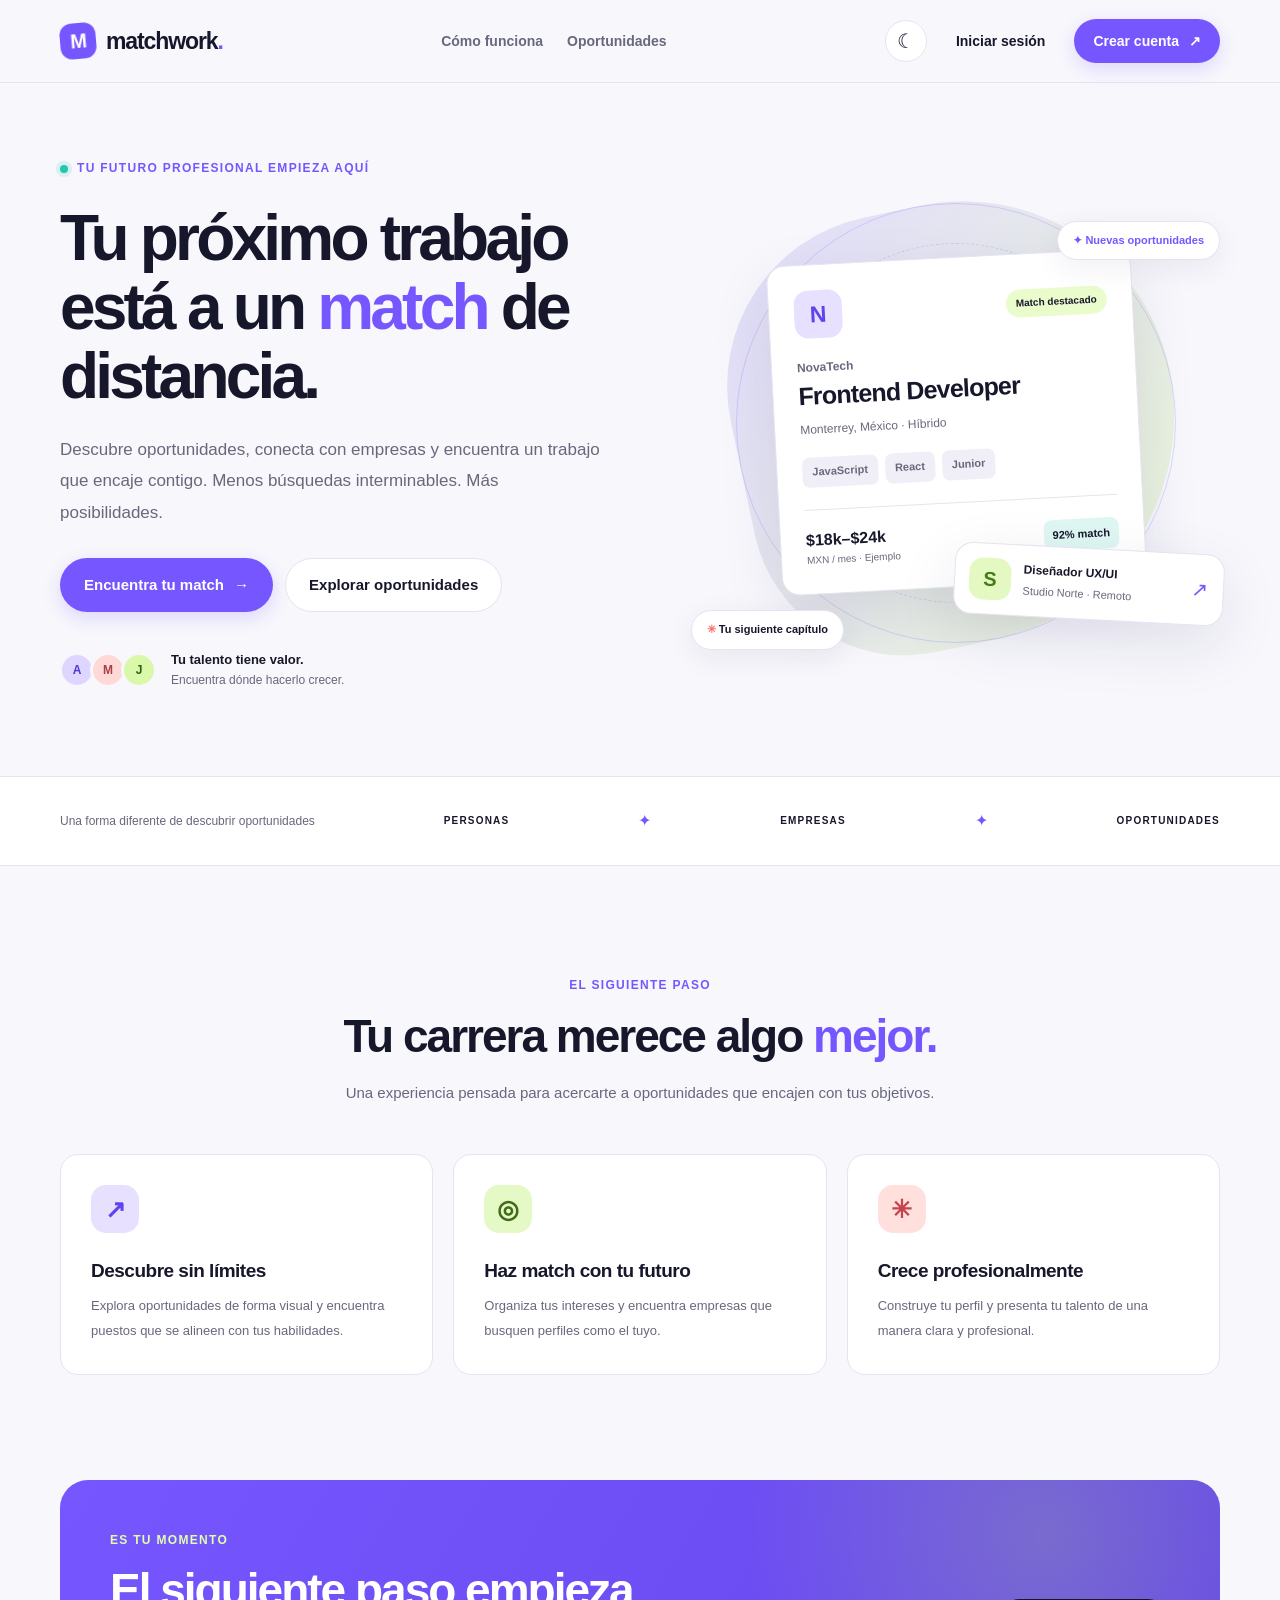
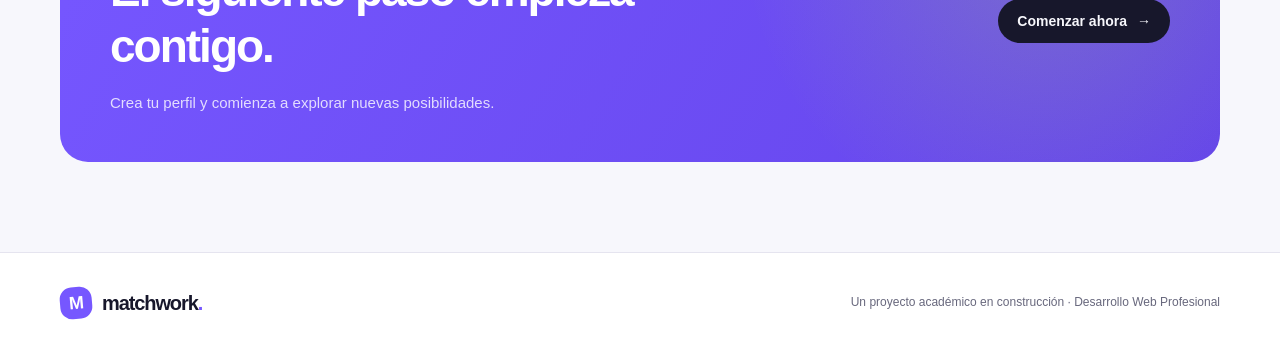
==== index.html @ 77e6429b "feat: crear portada y sistema de temas" ====
<!DOCTYPE html>
<html lang="es" data-theme="light">
<head>
  <meta charset="UTF-8">
  <meta name="viewport" content="width=device-width, initial-scale=1.0">
  <meta name="theme-color" content="#f7f7fc">
  <meta name="description" content="Descubre oportunidades laborales y encuentra tu próximo match profesional con Matchwork.">
  <title>Matchwork — Tu próximo match profesional</title>

  <script>
    (() => {
      const savedTheme = localStorage.getItem('matchwork-theme');
      const systemDark = window.matchMedia('(prefers-color-scheme: dark)').matches;
      const theme = savedTheme === 'dark' || savedTheme === 'light'
        ? savedTheme
        : (systemDark ? 'dark' : 'light');

      document.documentElement.dataset.theme = theme;
    })();
  </script>

  <link rel="stylesheet" href="css/styles.css">
  <script src="js/theme.js" defer></script>
</head>

<body>

  <header class="site-header">
    
    <nav class="navbar container" aria-label="Navegación principal">
      <a class="brand" href="index.html" aria-label="Matchwork, página principal">
        <span class="brand-mark" aria-hidden="true">M</span>
        <span>matchwork<span class="brand-dot">.</span></span>
      </a>

      <div class="nav-links">
        <a href="#como-funciona">Cómo funciona</a>
        <a href="#oportunidades">Oportunidades</a>
      </div>

      <div class="nav-actions">
        <button class="theme-toggle" id="themeToggle" type="button"
          aria-label="Cambiar tema" title="Cambiar tema">
          <span id="themeIcon" aria-hidden="true">☾</span>
        </button>
        <a class="button button-ghost nav-login" href="login.html">Iniciar sesión</a>
        <a class="button button-primary nav-register" href="register.html">Crear cuenta <span aria-hidden="true">↗</span></a>
      </div>

    </nav>

  </header>

  <main>
    <section class="hero container" id="como-funciona">
      <div class="hero-copy">
        <span class="eyebrow"><span class="status-dot"></span> Tu futuro profesional empieza aquí</span>

        <h1>Tu próximo trabajo está a un <span class="highlight">match</span> de distancia.</h1>

        <p class="hero-description">
          Descubre oportunidades, conecta con empresas y encuentra un trabajo
          que encaje contigo. Menos búsquedas interminables. Más posibilidades.
        </p>

        <div class="hero-actions">
          <a class="button button-primary button-large" href="register.html">
            Encuentra tu match <span aria-hidden="true">→</span>
          </a>
          <a class="button button-secondary button-large" href="#oportunidades">
            Explorar oportunidades
          </a>
        </div>

        <div class="hero-note">
          <span class="avatar-stack" aria-hidden="true">
            <span class="avatar avatar-purple">A</span>
            <span class="avatar avatar-coral">M</span>
            <span class="avatar avatar-green">J</span>
          </span>
          <p><strong>Tu talento tiene valor.</strong><br>Encuentra dónde hacerlo crecer.</p>
        </div>

      </div>

      <div class="hero-visual" aria-label="Vista previa de oportunidades laborales">
        <div class="visual-orbit orbit-one"></div>
        <div class="visual-orbit orbit-two"></div>
        <div class="floating-label floating-label-top">✦ Nuevas oportunidades</div>

        <article class="job-card featured-card">
          <div class="job-card-top">
            <div class="company-logo company-violet">N</div>
            <span class="job-badge">Match destacado</span>
          </div>

          <p class="company-name">NovaTech</p>
          <h2>Frontend Developer</h2>
          <p class="job-location">Monterrey, México · Híbrido</p>
          <div class="job-tags">
            <span>JavaScript</span>
            <span>React</span>
            <span>Junior</span>
          </div>

          <div class="job-card-footer">
            <div><strong>$18k–$24k</strong><span>MXN / mes · Ejemplo</span></div>
            <span class="match-score">92% match</span>
          </div>

        </article>

        <article class="job-card mini-card">
          <div class="company-logo company-green">S</div>
          <div>
            <strong>Diseñador UX/UI</strong>
            <p>Studio Norte · Remoto</p>
          </div>
          <span class="mini-arrow" aria-hidden="true">↗</span>
        </article>

        <div class="floating-label floating-label-bottom"><span aria-hidden="true">✳</span> Tu siguiente capítulo</div>
      </div>

    </section>

    <section class="trust-strip">

      <div class="container trust-content">
        <p>Una forma diferente de descubrir oportunidades</p>
        <span>PERSONAS</span>
        <span class="trust-separator">✦</span>
        <span>EMPRESAS</span>
        <span class="trust-separator">✦</span>
        <span>OPORTUNIDADES</span>
      </div>
      
    </section>

    <section class="features-section container" id="oportunidades">
      <div class="section-heading">
        <span class="eyebrow">EL SIGUIENTE PASO</span>
        <h2>Tu carrera merece algo <span class="highlight">mejor.</span></h2>
        <p>Una experiencia pensada para acercarte a oportunidades que encajen con tus objetivos.</p>
      </div>

      <div class="feature-grid">
        <article class="feature-card feature-card-purple">
          <span class="feature-icon" aria-hidden="true">↗</span>
          <h3>Descubre sin límites</h3>
          <p>Explora oportunidades de forma visual y encuentra puestos que se alineen con tus habilidades.</p>
        </article>

        <article class="feature-card feature-card-green">
          <span class="feature-icon" aria-hidden="true">◎</span>
          <h3>Haz match con tu futuro</h3>
          <p>Organiza tus intereses y encuentra empresas que busquen perfiles como el tuyo.</p>
        </article>

        <article class="feature-card feature-card-coral">
          <span class="feature-icon" aria-hidden="true">✳</span>
          <h3>Crece profesionalmente</h3>
          <p>Construye tu perfil y presenta tu talento de una manera clara y profesional.</p>
        </article>

      </div>

    </section>

    <section class="final-cta container">

      <div>
        <span class="eyebrow">ES TU MOMENTO</span>
        <h2>El siguiente paso empieza contigo.</h2>
        <p>Crea tu perfil y comienza a explorar nuevas posibilidades.</p>
      </div>

      <a class="button button-dark" href="register.html">Comenzar ahora <span aria-hidden="true">→</span></a>

    </section>

  </main>

  <footer class="site-footer">

    <div class="container footer-content">
      <a class="brand" href="index.html">
        <span class="brand-mark" aria-hidden="true">M</span>
        <span>matchwork<span class="brand-dot">.</span></span>
      </a>
      <p>Un proyecto académico en construcción · Desarrollo Web Profesional</p>
    </div>

  </footer>

</body>

</html>
---- css/styles.css ----
/* =========================================
   MATCHWORK — SISTEMA VISUAL
   ========================================= */

/* 1. Colores y variables globales */

:root {
  color-scheme: light;

  --color-primary: #7657ff;
  --color-primary-hover: #6241ef;
  --color-accent: #b8f34a;
  --color-coral: #ff6b6b;
  --color-mint: #21c7a8;

  --color-background: #f7f7fc;
  --color-surface: #ffffff;
  --color-surface-secondary: #f0eff8;

  --color-text: #17172b;
  --color-text-secondary: #68687d;
  --color-border: #e5e4ef;

  --color-header: rgb(247 247 252 / 88%);
  --color-primary-text: #ffffff;
  --color-dark-button: #17172b;

  --shadow-card: 0 20px 60px rgb(37 26 85 / 10%);
  --shadow-soft: 0 8px 30px rgb(37 26 85 / 7%);

  --radius-sm: 10px;
  --radius-md: 18px;
  --radius-lg: 28px;
  --radius-pill: 999px;

  --container-width: 1160px;
  --transition-fast: 180ms ease;
  --transition-normal: 260ms ease;
}

:root[data-theme="dark"] {
  color-scheme: dark;

  --color-background: #11111f;
  --color-surface: #1c1b2d;
  --color-surface-secondary: #26243b;

  --color-text: #f7f5ff;
  --color-text-secondary: #b7b4cb;
  --color-border: #37344c;

  --color-header: rgb(17 17 31 / 88%);
  --color-primary-text: #ffffff;
  --color-dark-button: #f7f5ff;

  --shadow-card: 0 20px 60px rgb(0 0 0 / 25%);
  --shadow-soft: 0 8px 30px rgb(0 0 0 / 18%);
}

/* 2. Base */

* {
  box-sizing: border-box;
}

html {
  scroll-behavior: smooth;
  scroll-padding-top: 90px;
}

body {
  margin: 0;
  background: var(--color-background);
  color: var(--color-text);
  font-family: Inter, "Segoe UI", Tahoma, sans-serif;
  line-height: 1.6;
  transition:
    background-color var(--transition-normal),
    color var(--transition-normal);
}

body,
button,
a {
  -webkit-tap-highlight-color: transparent;
}

button,
input,
select,
textarea {
  font: inherit;
}

a {
  color: inherit;
  text-decoration: none;
}

button {
  color: inherit;
}

button:focus-visible,
a:focus-visible {
  outline: 3px solid var(--color-primary);
  outline-offset: 4px;
}

::selection {
  color: #ffffff;
  background: var(--color-primary);
}

.container {
  width: min(var(--container-width), calc(100% - 48px));
  margin-inline: auto;
}

/* 3. Encabezado y navegación */

.site-header {
  position: sticky;
  z-index: 10;
  top: 0;
  background: var(--color-header);
  border-bottom: 1px solid var(--color-border);
  backdrop-filter: blur(18px);
  -webkit-backdrop-filter: blur(18px);
}

.navbar {
  min-height: 82px;
  display: flex;
  align-items: center;
  justify-content: space-between;
  gap: 24px;
}

.brand {
  display: inline-flex;
  align-items: center;
  gap: 10px;
  font-size: 23px;
  font-weight: 800;
  letter-spacing: -1.1px;
  white-space: nowrap;
}

.brand-mark {
  display: grid;
  width: 36px;
  height: 36px;
  place-items: center;
  border-radius: 12px;
  background: var(--color-primary);
  color: #ffffff;
  font-size: 20px;
  font-weight: 900;
  transform: rotate(-5deg);
}

.brand-dot {
  color: var(--color-primary);
}

.nav-links,
.nav-actions {
  display: flex;
  align-items: center;
  gap: 24px;
}

.nav-links a {
  color: var(--color-text-secondary);
  font-size: 14px;
  font-weight: 600;
  transition: color var(--transition-fast);
}

.nav-links a:hover {
  color: var(--color-primary);
}

.nav-actions {
  gap: 10px;
}

.nav-login {
  padding-inline: 14px;
}

.theme-toggle {
  display: grid;
  width: 42px;
  height: 42px;
  flex-shrink: 0;
  place-items: center;
  border: 1px solid var(--color-border);
  border-radius: 50%;
  background: var(--color-surface);
  color: var(--color-text);
  cursor: pointer;
  font-size: 20px;
  transition:
    background var(--transition-fast),
    transform var(--transition-fast);
}

.theme-toggle:hover {
  transform: rotate(-8deg);
  background: var(--color-surface-secondary);
}

/* 4. Botones */

.button {
  display: inline-flex;
  min-height: 44px;
  align-items: center;
  justify-content: center;
  gap: 10px;
  padding: 10px 18px;
  border: 1px solid transparent;
  border-radius: var(--radius-pill);
  cursor: pointer;
  font-size: 14px;
  font-weight: 700;
  text-align: center;
  transition:
    transform var(--transition-fast),
    background-color var(--transition-fast),
    border-color var(--transition-fast),
    box-shadow var(--transition-fast);
}

.button:hover {
  transform: translateY(-2px);
}

.button-primary {
  background: var(--color-primary);
  color: #ffffff;
  box-shadow: 0 6px 18px rgb(118 87 255 / 20%);
}

.button-primary:hover {
  background: var(--color-primary-hover);
  box-shadow: 0 10px 24px rgb(118 87 255 / 25%);
}

.button-ghost {
  background: transparent;
  color: var(--color-text);
}

.button-ghost:hover {
  background: var(--color-surface-secondary);
}

.button-secondary {
  border-color: var(--color-border);
  background: var(--color-surface);
  color: var(--color-text);
}

.button-secondary:hover {
  border-color: var(--color-primary);
}

.button-large {
  min-height: 52px;
  padding: 14px 23px;
  font-size: 15px;
}

.button-dark {
  background: var(--color-dark-button);
  color: var(--color-background);
}

.button-dark:hover {
  opacity: 0.88;
}

/* 5. Portada principal */

.hero {
  display: grid;
  min-height: 650px;
  grid-template-columns: 1.05fr 0.95fr;
  align-items: center;
  gap: 50px;
  padding-block: 72px 86px;
}

.hero-copy {
  position: relative;
  z-index: 1;
}

.eyebrow {
  display: inline-flex;
  align-items: center;
  gap: 9px;
  color: var(--color-primary);
  font-size: 12px;
  font-weight: 800;
  letter-spacing: 1.3px;
  text-transform: uppercase;
}

.status-dot {
  width: 8px;
  height: 8px;
  border-radius: 50%;
  background: var(--color-mint);
  box-shadow: 0 0 0 4px rgb(33 199 168 / 14%);
}

.hero h1 {
  max-width: 650px;
  margin: 23px 0;
  font-size: clamp(42px, 5vw, 68px);
  font-weight: 850;
  letter-spacing: -3.8px;
  line-height: 1.08;
}

.highlight {
  color: var(--color-primary);
}

.hero-description {
  max-width: 540px;
  margin: 0;
  color: var(--color-text-secondary);
  font-size: 17px;
  line-height: 1.85;
}

.hero-actions {
  display: flex;
  flex-wrap: wrap;
  gap: 12px;
  margin-top: 30px;
}

.hero-note {
  display: flex;
  align-items: center;
  gap: 14px;
  margin-top: 38px;
}

.hero-note p {
  margin: 0;
  color: var(--color-text-secondary);
  font-size: 12px;
  line-height: 1.6;
}

.hero-note strong {
  color: var(--color-text);
  font-size: 13px;
}

.avatar-stack {
  display: flex;
  padding-left: 4px;
}

.avatar {
  display: grid;
  width: 36px;
  height: 36px;
  margin-left: -5px;
  place-items: center;
  border: 3px solid var(--color-background);
  border-radius: 50%;
  font-size: 12px;
  font-weight: 800;
}

.avatar-purple {
  background: #ded6ff;
  color: #5337d6;
}

.avatar-coral {
  background: #ffd9d6;
  color: #a63f46;
}

.avatar-green {
  background: #d9f8a9;
  color: #365e12;
}

/* 6. Tarjetas de muestra */

.hero-visual {
  position: relative;
  display: flex;
  min-height: 490px;
  align-items: center;
  justify-content: center;
  isolation: isolate;
}

.hero-visual::before {
  position: absolute;
  z-index: -2;
  width: min(440px, 100%);
  aspect-ratio: 1;
  border-radius: 45% 55% 60% 40%;
  background: linear-gradient(
    135deg,
    rgb(118 87 255 / 17%),
    rgb(184 243 74 / 20%)
  );
  content: "";
  transform: rotate(-12deg);
}

.visual-orbit {
  position: absolute;
  z-index: -1;
  border: 1px solid rgb(118 87 255 / 20%);
  border-radius: 50%;
  pointer-events: none;
}

.orbit-one {
  width: 440px;
  height: 440px;
}

.orbit-two {
  width: 360px;
  height: 360px;
  border-style: dashed;
}

.job-card {
  border: 1px solid var(--color-border);
  border-radius: var(--radius-md);
  background: var(--color-surface);
  box-shadow: var(--shadow-card);
}

.featured-card {
  position: relative;
  z-index: 2;
  width: min(365px, 86%);
  padding: 25px;
  transform: rotate(-3deg);
  transition: transform var(--transition-normal);
}

.featured-card:hover {
  transform: rotate(0deg) translateY(-4px);
}

.job-card-top,
.job-card-footer {
  display: flex;
  align-items: center;
  justify-content: space-between;
  gap: 12px;
}

.company-logo {
  display: grid;
  width: 48px;
  height: 48px;
  flex-shrink: 0;
  place-items: center;
  border-radius: 14px;
  font-size: 23px;
  font-weight: 900;
}

.company-violet {
  background: #e7e0ff;
  color: #6241ef;
}

.company-green {
  background: #e3f9c1;
  color: #477b17;
}

.job-badge {
  padding: 6px 10px;
  border-radius: var(--radius-pill);
  background: rgb(184 243 74 / 28%);
  color: var(--color-text);
  font-size: 10px;
  font-weight: 800;
}

.company-name {
  margin: 20px 0 2px;
  color: var(--color-text-secondary);
  font-size: 12px;
  font-weight: 600;
}

.featured-card h2 {
  margin: 0;
  font-size: 25px;
  letter-spacing: -0.8px;
  line-height: 1.35;
}

.job-location {
  margin: 7px 0 18px;
  color: var(--color-text-secondary);
  font-size: 12px;
}

.job-tags {
  display: flex;
  flex-wrap: wrap;
  gap: 7px;
  padding-bottom: 22px;
  border-bottom: 1px solid var(--color-border);
}

.job-tags span {
  padding: 6px 10px;
  border-radius: 7px;
  background: var(--color-surface-secondary);
  color: var(--color-text-secondary);
  font-size: 11px;
  font-weight: 600;
}

.job-card-footer {
  margin-top: 17px;
}

.job-card-footer div {
  display: flex;
  flex-direction: column;
}

.job-card-footer strong {
  font-size: 16px;
}

.job-card-footer div span {
  color: var(--color-text-secondary);
  font-size: 10px;
}

.match-score {
  padding: 7px 9px;
  border-radius: 8px;
  background: rgb(33 199 168 / 15%);
  color: var(--color-text);
  font-size: 11px;
  font-weight: 800;
}

.mini-card {
  position: absolute;
  z-index: 3;
  right: -4px;
  bottom: 48px;
  display: flex;
  width: 270px;
  align-items: center;
  gap: 12px;
  padding: 14px;
  transform: rotate(3deg);
  transition: transform var(--transition-normal);
}

.mini-card:hover {
  transform: rotate(0deg) translateY(-4px);
}

.mini-card .company-logo {
  width: 42px;
  height: 42px;
  font-size: 20px;
}

.mini-card strong {
  display: block;
  font-size: 12px;
}

.mini-card p {
  margin: 3px 0 0;
  color: var(--color-text-secondary);
  font-size: 11px;
}

.mini-arrow {
  margin-left: auto;
  color: var(--color-primary);
  font-size: 20px;
}

.floating-label {
  position: absolute;
  z-index: 4;
  padding: 10px 15px;
  border: 1px solid var(--color-border);
  border-radius: var(--radius-pill);
  background: var(--color-surface);
  box-shadow: var(--shadow-soft);
  font-size: 11px;
  font-weight: 700;
}

.floating-label-top {
  top: 43px;
  right: 0;
  color: var(--color-primary);
}

.floating-label-bottom {
  bottom: 18px;
  left: -2px;
  color: var(--color-text);
}

.floating-label-bottom span {
  color: var(--color-coral);
}

/* 7. Franja informativa */

.trust-strip {
  border-block: 1px solid var(--color-border);
  background: var(--color-surface);
}

.trust-content {
  display: flex;
  min-height: 88px;
  flex-wrap: wrap;
  align-items: center;
  justify-content: space-between;
  gap: 14px;
}

.trust-content p {
  margin: 0;
  color: var(--color-text-secondary);
  font-size: 12px;
}

.trust-content > span:not(.trust-separator) {
  font-size: 10px;
  font-weight: 800;
  letter-spacing: 1.2px;
}

.trust-separator {
  color: var(--color-primary);
}

/* 8. Sección de beneficios */

.features-section {
  padding-block: 105px;
}

.section-heading {
  max-width: 650px;
  margin: 0 auto 48px;
  text-align: center;
}

.section-heading h2,
.final-cta h2 {
  margin: 12px 0;
  font-size: clamp(30px, 4vw, 46px);
  font-weight: 850;
  letter-spacing: -2px;
  line-height: 1.2;
}

.section-heading > p,
.final-cta p {
  color: var(--color-text-secondary);
  font-size: 15px;
  line-height: 1.8;
}

.feature-grid {
  display: grid;
  grid-template-columns: repeat(3, minmax(0, 1fr));
  gap: 20px;
}

.feature-card {
  padding: 30px;
  border: 1px solid var(--color-border);
  border-radius: var(--radius-md);
  background: var(--color-surface);
  transition:
    transform var(--transition-normal),
    box-shadow var(--transition-normal),
    border-color var(--transition-normal);
}

.feature-card:hover {
  transform: translateY(-6px);
  box-shadow: var(--shadow-soft);
}

.feature-icon {
  display: grid;
  width: 48px;
  height: 48px;
  place-items: center;
  border-radius: 15px;
  font-size: 25px;
  font-weight: 800;
}

.feature-card-purple .feature-icon {
  background: #e7e0ff;
  color: #6241ef;
}

.feature-card-green .feature-icon {
  background: #e5f9c7;
  color: #416b19;
}

.feature-card-coral .feature-icon {
  background: #ffe0dd;
  color: #c3444b;
}

.feature-card h3 {
  margin: 23px 0 8px;
  font-size: 19px;
  letter-spacing: -0.5px;
}

.feature-card p {
  margin: 0;
  color: var(--color-text-secondary);
  font-size: 13px;
  line-height: 1.9;
}

/* 9. Llamada a la acción */

.final-cta {
  display: flex;
  align-items: center;
  justify-content: space-between;
  gap: 28px;
  margin-bottom: 90px;
  padding: 46px 50px;
  border-radius: var(--radius-lg);
  background:
    radial-gradient(circle at 85% 20%, rgb(184 243 74 / 20%), transparent 30%),
    linear-gradient(120deg, #7657ff, #6545eb);
  color: #ffffff;
}

.final-cta .eyebrow {
  color: #e1ffac;
}

.final-cta h2 {
  max-width: 600px;
  margin-bottom: 8px;
}

.final-cta p {
  margin-bottom: 0;
  color: rgb(255 255 255 / 80%);
}

.final-cta .button {
  flex-shrink: 0;
}

/* 10. Pie de página */

.site-footer {
  border-top: 1px solid var(--color-border);
  background: var(--color-surface);
}

.footer-content {
  display: flex;
  min-height: 100px;
  flex-wrap: wrap;
  align-items: center;
  justify-content: space-between;
  gap: 20px;
}

.footer-content .brand {
  font-size: 20px;
}

.footer-content .brand-mark {
  width: 32px;
  height: 32px;
  font-size: 18px;
}

.footer-content p {
  margin: 0;
  color: var(--color-text-secondary);
  font-size: 12px;
}

/* 11. Adaptación a pantallas pequeñas */

@media (max-width: 980px) {
  .navbar {
    gap: 14px;
  }

  .nav-links {
    gap: 14px;
  }

  .nav-links a {
    font-size: 12px;
  }

  .hero {
    grid-template-columns: 1fr 0.9fr;
    gap: 24px;
  }

  .hero h1 {
    font-size: clamp(40px, 5vw, 55px);
    letter-spacing: -2.5px;
  }

  .mini-card {
    right: -10px;
  }

  .feature-card {
    padding: 24px;
  }
}

@media (max-width: 760px) {
  .container {
    width: min(100% - 32px, var(--container-width));
  }

  .navbar {
    min-height: 72px;
    flex-wrap: wrap;
    padding-block: 12px;
  }

  .brand {
    font-size: 21px;
  }

  .nav-links {
    display: none;
  }

  .nav-actions {
    gap: 7px;
  }

  .nav-login {
    display: none;
  }

  .nav-register {
    min-height: 40px;
    padding: 9px 13px;
    font-size: 12px;
  }

  .theme-toggle {
    width: 40px;
    height: 40px;
  }

  .hero {
    grid-template-columns: 1fr;
    gap: 25px;
    padding-block: 58px 48px;
  }

  .hero h1 {
    max-width: 600px;
    font-size: clamp(42px, 10vw, 62px);
    letter-spacing: -2.5px;
  }

  .hero-description {
    font-size: 15px;
  }

  .hero-visual {
    min-height: 440px;
  }

  .orbit-one {
    width: 350px;
    height: 350px;
  }

  .orbit-two {
    width: 290px;
    height: 290px;
  }

  .featured-card {
    width: min(340px, 84%);
  }

  .floating-label-top {
    top: 20px;
    right: 0;
  }

  .mini-card {
    right: 0;
    bottom: 30px;
    width: min(260px, 78%);
  }

  .floating-label-bottom {
    bottom: 5px;
    left: 0;
  }

  .trust-content {
    justify-content: center;
    padding-block: 22px;
    text-align: center;
  }

  .trust-content p {
    width: 100%;
  }

  .trust-content > span:not(.trust-separator) {
    font-size: 9px;
  }

  .features-section {
    padding-block: 75px;
  }

  .section-heading {
    margin-bottom: 32px;
  }

  .feature-grid {
    grid-template-columns: 1fr;
    gap: 14px;
  }

  .feature-card {
    padding: 24px;
  }

  .final-cta {
    align-items: flex-start;
    flex-direction: column;
    margin-bottom: 60px;
    padding: 30px 24px;
  }

  .final-cta h2 {
    font-size: 34px;
  }

  .footer-content {
    justify-content: center;
    padding-block: 24px;
    text-align: center;
  }
}

@media (max-width: 380px) {
  .nav-register {
    padding-inline: 10px;
    font-size: 11px;
  }

  .hero-actions {
    align-items: stretch;
    flex-direction: column;
  }

  .hero-actions .button {
    width: 100%;
  }

  .featured-card {
    padding: 20px;
  }

  .featured-card h2 {
    font-size: 22px;
  }

  .job-card-footer {
    align-items: flex-start;
    flex-direction: column;
  }

  .hero-visual {
    min-height: 410px;
  }
}

/* 12. Preferencias de movimiento */

@media (prefers-reduced-motion: reduce) {
  *,
  *::before,
  *::after {
    scroll-behavior: auto !important;
    animation-duration: 0.01ms !important;
    animation-iteration-count: 1 !important;
    transition-duration: 0.01ms !important;
  }
}
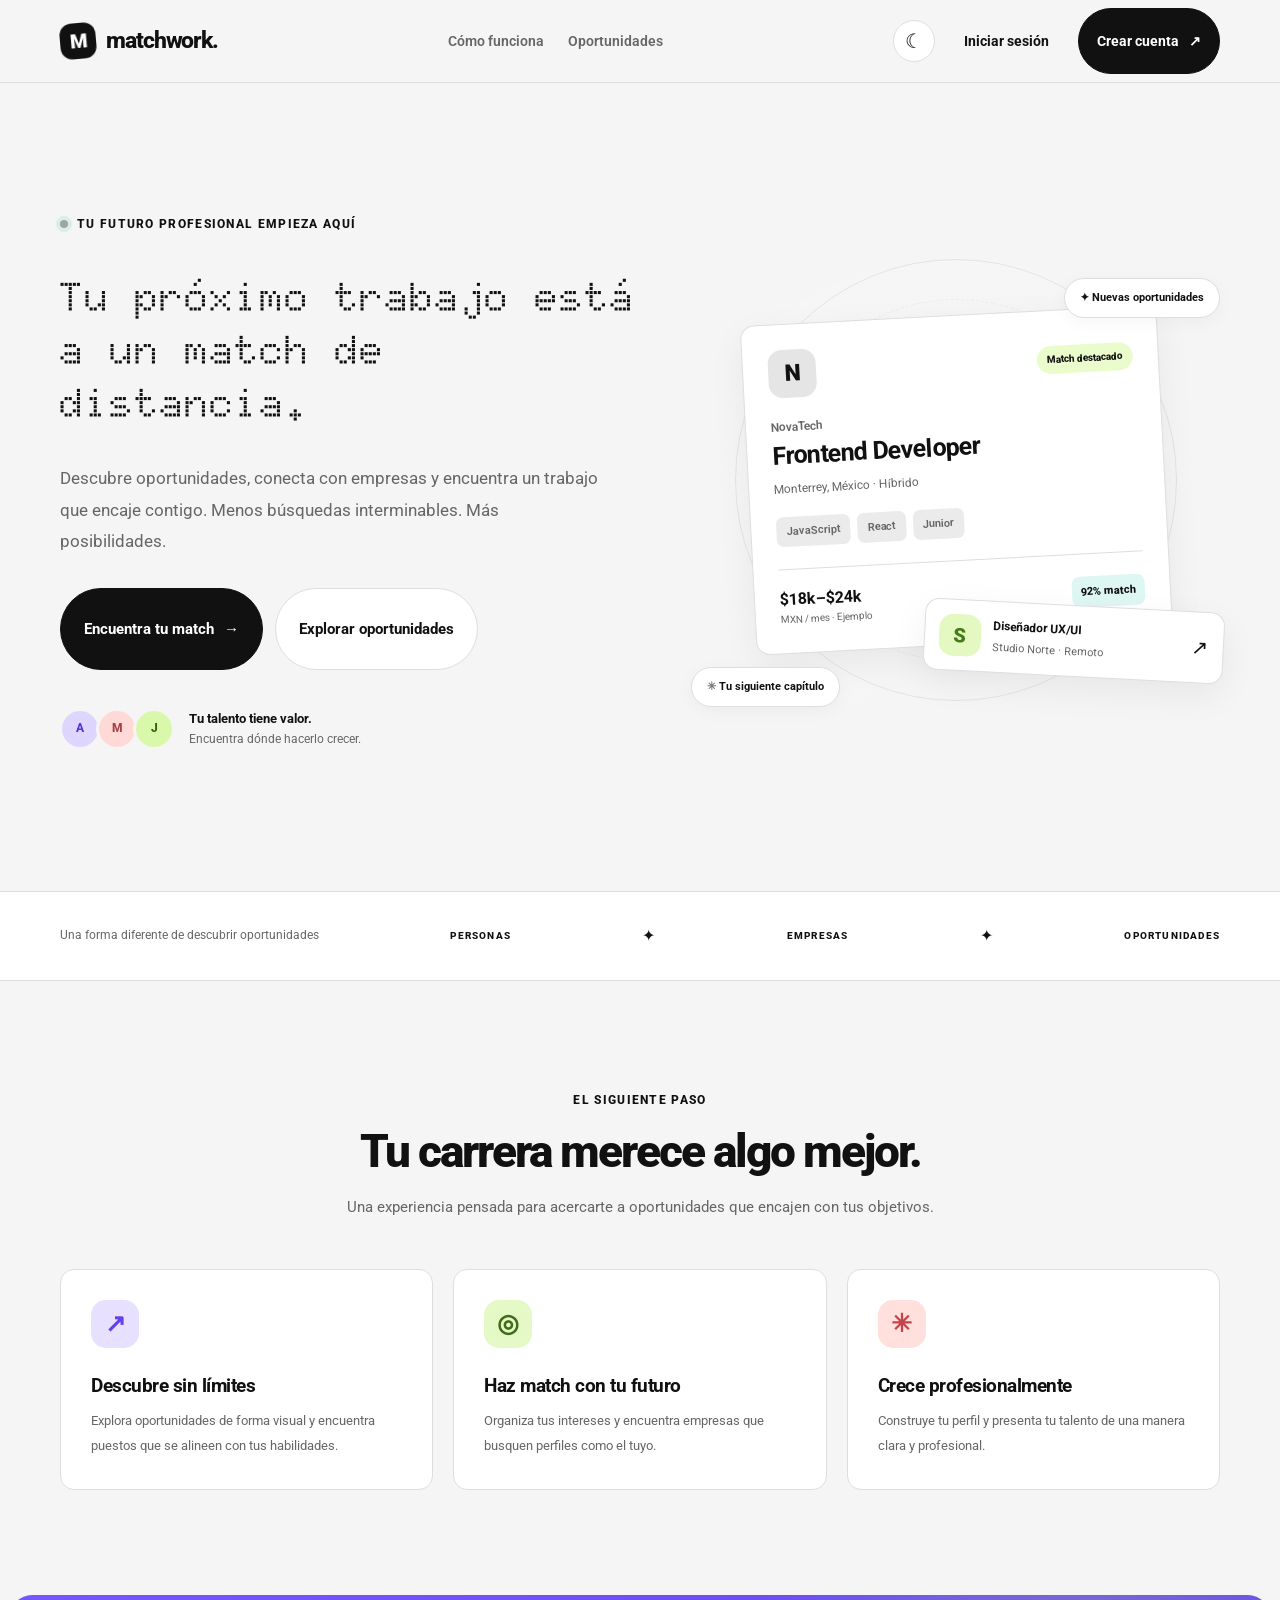
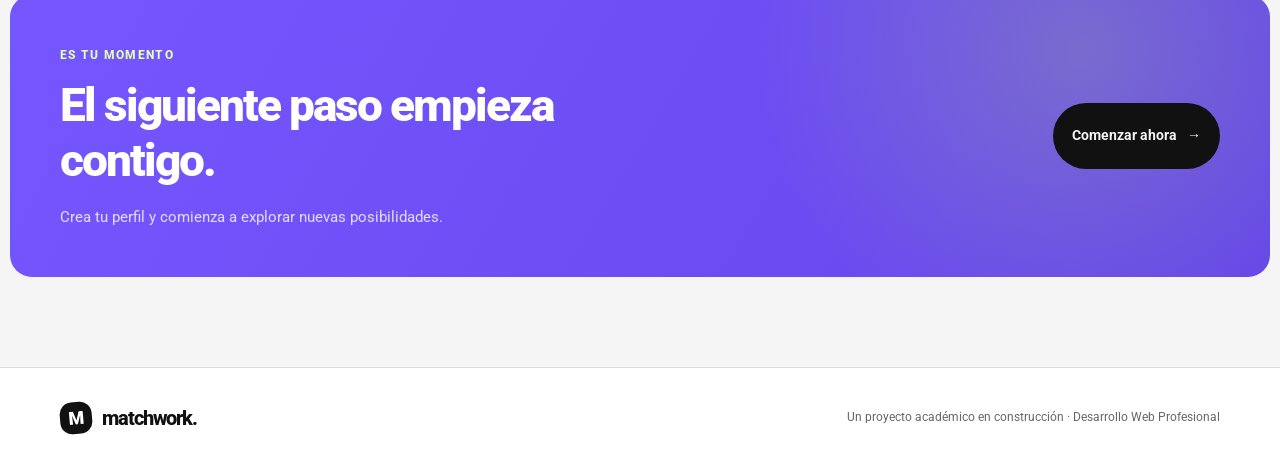
==== commit b95df3f5: "feat: agregar dashboard de oportunidades laborales" ====
--- a/index.html
+++ b/index.html
@@ -18,9 +18,14 @@
       document.documentElement.dataset.theme = theme;
     })();
   </script>
+  
+  <link rel="preconnect" href="https://fonts.googleapis.com">
+  <link rel="preconnect" href="https://fonts.gstatic.com" crossorigin>
+  <link href="https://fonts.googleapis.com/css2?family=Doto:wght@400;700&family=Roboto:wght@400;500;600;700;800;900&display=swap" rel="stylesheet">
 
   <link rel="stylesheet" href="css/styles.css">
   <script src="js/theme.js" defer></script>
+
 </head>
 
 <body>
--- a/css/styles.css
+++ b/css/styles.css
@@ -7,30 +7,34 @@
 :root {
   color-scheme: light;
 
-  --color-primary: #7657ff;
-  --color-primary-hover: #6241ef;
-  --color-accent: #b8f34a;
-  --color-coral: #ff6b6b;
-  --color-mint: #21c7a8;
-
-  --color-background: #f7f7fc;
+  /* Identidad monocromática */
+  --color-primary: #111111;
+  --color-primary-hover: #333333;
+  --color-accent: #d9d9d9;
+  --color-coral: #777777;
+  --color-mint: #a3a3a3;
+
+  /* Superficies */
+  --color-background: #f5f5f5;
   --color-surface: #ffffff;
-  --color-surface-secondary: #f0eff8;
-
-  --color-text: #17172b;
-  --color-text-secondary: #68687d;
-  --color-border: #e5e4ef;
-
-  --color-header: rgb(247 247 252 / 88%);
+  --color-surface-secondary: #ebebeb;
+  /* Texto y bordes */
+  --color-text: #111111;
+  --color-text-secondary: #666666;
+  --color-border: #dedede;
+
+  --color-header: rgb(245 245 245 / 92%);
   --color-primary-text: #ffffff;
-  --color-dark-button: #17172b;
-
-  --shadow-card: 0 20px 60px rgb(37 26 85 / 10%);
-  --shadow-soft: 0 8px 30px rgb(37 26 85 / 7%);
-
-  --radius-sm: 10px;
-  --radius-md: 18px;
-  --radius-lg: 28px;
+  --color-dark-button: #111111;
+
+  /* Sombras */
+  --shadow-card: 0 12px 36px rgb(0 0 0 / 6%);
+  --shadow-soft: 0 4px 18px rgb(0 0 0 / 4%);
+
+  /* Geometría */
+  --radius-sm: 8px;
+  --radius-md: 14px;
+  --radius-lg: 22px;
   --radius-pill: 999px;
 
   --container-width: 1160px;
@@ -38,29 +42,24 @@
   --transition-normal: 260ms ease;
 }
 
+
 :root[data-theme="dark"] {
   color-scheme: dark;
 
-  --color-background: #11111f;
-  --color-surface: #1c1b2d;
-  --color-surface-secondary: #26243b;
-
-  --color-text: #f7f5ff;
-  --color-text-secondary: #b7b4cb;
-  --color-border: #37344c;
-
-  --color-header: rgb(17 17 31 / 88%);
+  --color-background: #080808;
+  --color-surface: #141414;
+  --color-surface-secondary: #202020;
+
+  --color-text: #f5f5f5;
+  --color-text-secondary: #aaaaaa;
+  --color-border: #303030;
+
+  --color-header: rgb(8 8 8 / 92%);
   --color-primary-text: #ffffff;
-  --color-dark-button: #f7f5ff;
-
-  --shadow-card: 0 20px 60px rgb(0 0 0 / 25%);
-  --shadow-soft: 0 8px 30px rgb(0 0 0 / 18%);
-}
-
-/* 2. Base */
-
-* {
-  box-sizing: border-box;
+  --color-dark-button: #f5f5f5;
+
+  --shadow-card: 0 12px 36px rgb(0 0 0 / 22%);
+  --shadow-soft: 0 4px 18px rgb(0 0 0 / 14%);
 }
 
 html {
@@ -72,7 +71,7 @@
   margin: 0;
   background: var(--color-background);
   color: var(--color-text);
-  font-family: Inter, "Segoe UI", Tahoma, sans-serif;
+  font-family: Roboto, "Segoe UI", sans-serif;
   line-height: 1.6;
   transition:
     background-color var(--transition-normal),
@@ -240,13 +239,15 @@
 
 .button-primary {
   background: var(--color-primary);
-  color: #ffffff;
-  box-shadow: 0 6px 18px rgb(118 87 255 / 20%);
+  color: var(--color-primary-text);
+  border: 1px solid var(--color-text);
+  box-shadow: none;
 }
 
 .button-primary:hover {
   background: var(--color-primary-hover);
-  box-shadow: 0 10px 24px rgb(118 87 255 / 25%);
+  border-color: var(--color-text);
+  box-shadow: 0 0 0 2px var(--color-border);
 }
 
 .button-ghost {
@@ -303,7 +304,7 @@
   display: inline-flex;
   align-items: center;
   gap: 9px;
-  color: var(--color-primary);
+  color: var(--color-text);
   font-size: 12px;
   font-weight: 800;
   letter-spacing: 1.3px;
@@ -319,16 +320,15 @@
 }
 
 .hero h1 {
-  max-width: 650px;
-  margin: 23px 0;
-  font-size: clamp(42px, 5vw, 68px);
-  font-weight: 850;
-  letter-spacing: -3.8px;
-  line-height: 1.08;
+  font-family: "Doto", Roboto, sans-serif;
+  font-size: clamp(2rem, 3.2vw, 3.4rem);
+  font-weight: 700;
+  line-height: 1.3;
+  letter-spacing: 0;
 }
 
 .highlight {
-  color: var(--color-primary);
+  color: var(--color-text);
 }
 
 .hero-description {
@@ -416,9 +416,9 @@
   border-radius: 45% 55% 60% 40%;
   background: linear-gradient(
     135deg,
-    rgb(118 87 255 / 17%),
-    rgb(184 243 74 / 20%)
-  );
+   rgb(255 255 255 / 9%),
+   rgb(255 255 255 / 2%)
+);
   content: "";
   transform: rotate(-12deg);
 }
@@ -426,9 +426,10 @@
 .visual-orbit {
   position: absolute;
   z-index: -1;
-  border: 1px solid rgb(118 87 255 / 20%);
+  border: 1px solid var(--color-border);
   border-radius: 50%;
   pointer-events: none;
+  opacity: 0.75;
 }
 
 .orbit-one {
@@ -440,6 +441,7 @@
   width: 360px;
   height: 360px;
   border-style: dashed;
+  opacity: 0.45;
 }
 
 .job-card {
@@ -482,8 +484,8 @@
 }
 
 .company-violet {
-  background: #e7e0ff;
-  color: #6241ef;
+  background: #e5e5e5;
+  color: #111111;
 }
 
 .company-green {
@@ -620,7 +622,7 @@
 .floating-label-top {
   top: 43px;
   right: 0;
-  color: var(--color-primary);
+  color: var(--color-text);
 }
 
 .floating-label-bottom {
@@ -839,11 +841,6 @@
     gap: 24px;
   }
 
-  .hero h1 {
-    font-size: clamp(40px, 5vw, 55px);
-    letter-spacing: -2.5px;
-  }
-
   .mini-card {
     right: -10px;
   }
@@ -895,12 +892,6 @@
     grid-template-columns: 1fr;
     gap: 25px;
     padding-block: 58px 48px;
-  }
-
-  .hero h1 {
-    max-width: 600px;
-    font-size: clamp(42px, 10vw, 62px);
-    letter-spacing: -2.5px;
   }
 
   .hero-description {
@@ -1034,4 +1025,15 @@
     animation-iteration-count: 1 !important;
     transition-duration: 0.01ms !important;
   }
+}
+
+:root[data-theme="dark"] .button-primary {
+  background: #f5f5f5;
+  color: #111111;
+  border-color: #f5f5f5;
+}
+
+:root[data-theme="dark"] .button-primary:hover {
+  background: #dedede;
+  border-color: #dedede;
 }
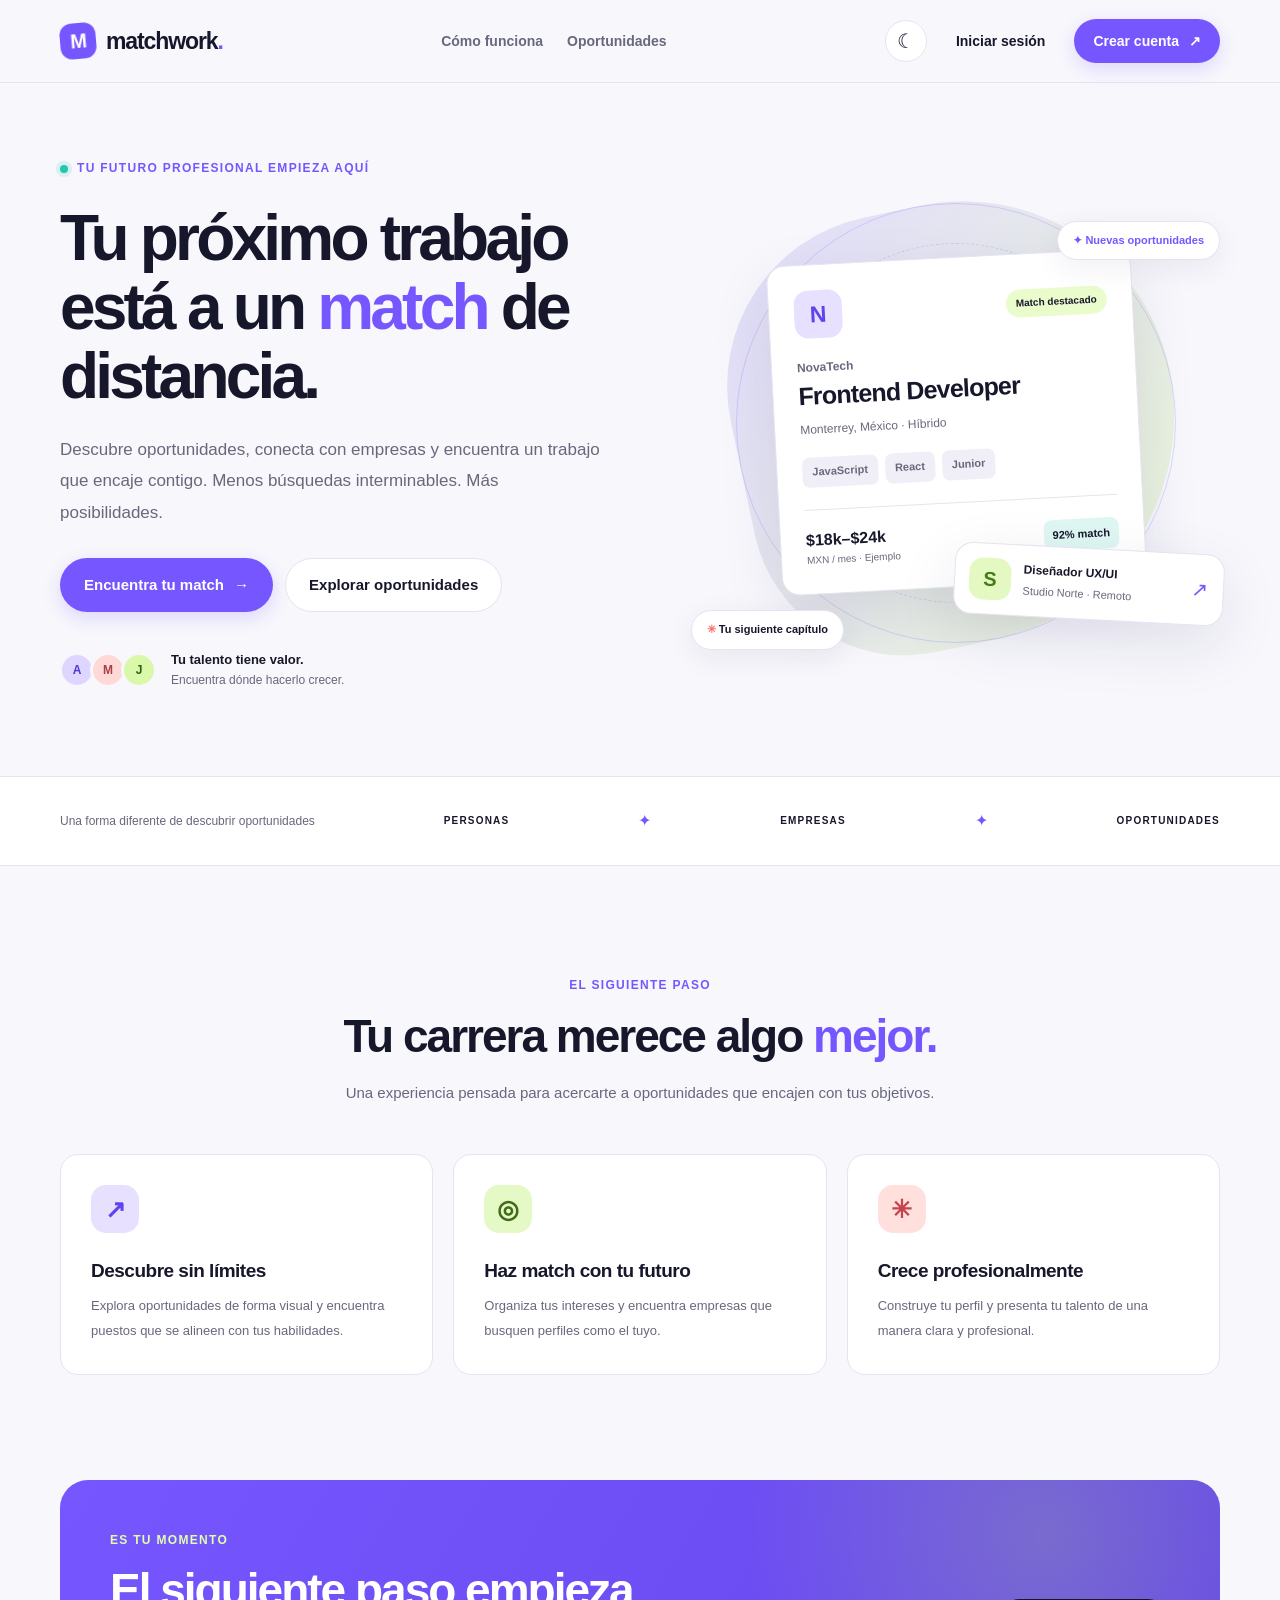
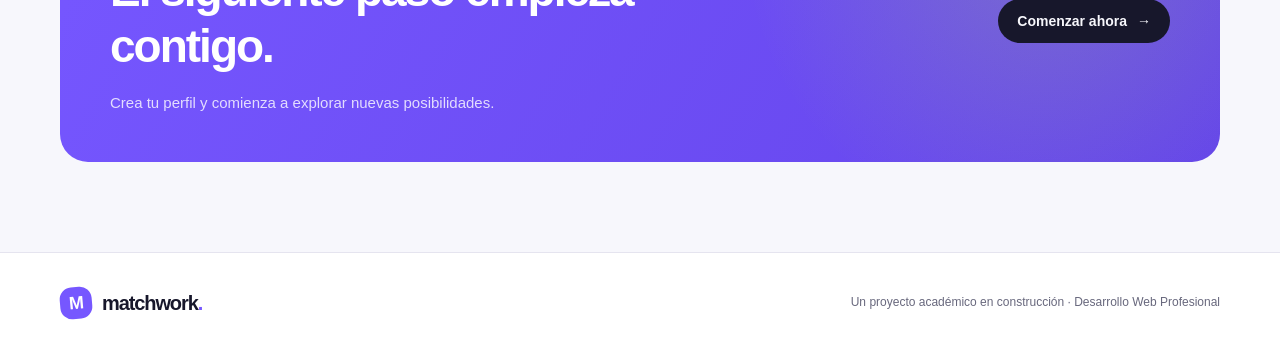
==== commit f58a0e6d: "Se agrego todo lo restante del proyecto" ====
--- a/index.html
+++ b/index.html
@@ -18,14 +18,9 @@
       document.documentElement.dataset.theme = theme;
     })();
   </script>
-  
-  <link rel="preconnect" href="https://fonts.googleapis.com">
-  <link rel="preconnect" href="https://fonts.gstatic.com" crossorigin>
-  <link href="https://fonts.googleapis.com/css2?family=Doto:wght@400;700&family=Roboto:wght@400;500;600;700;800;900&display=swap" rel="stylesheet">
 
   <link rel="stylesheet" href="css/styles.css">
   <script src="js/theme.js" defer></script>
-
 </head>
 
 <body>
--- a/css/styles.css
+++ b/css/styles.css
@@ -7,34 +7,30 @@
 :root {
   color-scheme: light;
 
-  /* Identidad monocromática */
-  --color-primary: #111111;
-  --color-primary-hover: #333333;
-  --color-accent: #d9d9d9;
-  --color-coral: #777777;
-  --color-mint: #a3a3a3;
-
-  /* Superficies */
-  --color-background: #f5f5f5;
+  --color-primary: #7657ff;
+  --color-primary-hover: #6241ef;
+  --color-accent: #b8f34a;
+  --color-coral: #ff6b6b;
+  --color-mint: #21c7a8;
+
+  --color-background: #f7f7fc;
   --color-surface: #ffffff;
-  --color-surface-secondary: #ebebeb;
-  /* Texto y bordes */
-  --color-text: #111111;
-  --color-text-secondary: #666666;
-  --color-border: #dedede;
-
-  --color-header: rgb(245 245 245 / 92%);
+  --color-surface-secondary: #f0eff8;
+
+  --color-text: #17172b;
+  --color-text-secondary: #68687d;
+  --color-border: #e5e4ef;
+
+  --color-header: rgb(247 247 252 / 88%);
   --color-primary-text: #ffffff;
-  --color-dark-button: #111111;
-
-  /* Sombras */
-  --shadow-card: 0 12px 36px rgb(0 0 0 / 6%);
-  --shadow-soft: 0 4px 18px rgb(0 0 0 / 4%);
-
-  /* Geometría */
-  --radius-sm: 8px;
-  --radius-md: 14px;
-  --radius-lg: 22px;
+  --color-dark-button: #17172b;
+
+  --shadow-card: 0 20px 60px rgb(37 26 85 / 10%);
+  --shadow-soft: 0 8px 30px rgb(37 26 85 / 7%);
+
+  --radius-sm: 10px;
+  --radius-md: 18px;
+  --radius-lg: 28px;
   --radius-pill: 999px;
 
   --container-width: 1160px;
@@ -42,24 +38,29 @@
   --transition-normal: 260ms ease;
 }
 
-
 :root[data-theme="dark"] {
   color-scheme: dark;
 
-  --color-background: #080808;
-  --color-surface: #141414;
-  --color-surface-secondary: #202020;
-
-  --color-text: #f5f5f5;
-  --color-text-secondary: #aaaaaa;
-  --color-border: #303030;
-
-  --color-header: rgb(8 8 8 / 92%);
+  --color-background: #11111f;
+  --color-surface: #1c1b2d;
+  --color-surface-secondary: #26243b;
+
+  --color-text: #f7f5ff;
+  --color-text-secondary: #b7b4cb;
+  --color-border: #37344c;
+
+  --color-header: rgb(17 17 31 / 88%);
   --color-primary-text: #ffffff;
-  --color-dark-button: #f5f5f5;
-
-  --shadow-card: 0 12px 36px rgb(0 0 0 / 22%);
-  --shadow-soft: 0 4px 18px rgb(0 0 0 / 14%);
+  --color-dark-button: #f7f5ff;
+
+  --shadow-card: 0 20px 60px rgb(0 0 0 / 25%);
+  --shadow-soft: 0 8px 30px rgb(0 0 0 / 18%);
+}
+
+/* 2. Base */
+
+* {
+  box-sizing: border-box;
 }
 
 html {
@@ -71,7 +72,7 @@
   margin: 0;
   background: var(--color-background);
   color: var(--color-text);
-  font-family: Roboto, "Segoe UI", sans-serif;
+  font-family: Inter, "Segoe UI", Tahoma, sans-serif;
   line-height: 1.6;
   transition:
     background-color var(--transition-normal),
@@ -239,15 +240,13 @@
 
 .button-primary {
   background: var(--color-primary);
-  color: var(--color-primary-text);
-  border: 1px solid var(--color-text);
-  box-shadow: none;
+  color: #ffffff;
+  box-shadow: 0 6px 18px rgb(118 87 255 / 20%);
 }
 
 .button-primary:hover {
   background: var(--color-primary-hover);
-  border-color: var(--color-text);
-  box-shadow: 0 0 0 2px var(--color-border);
+  box-shadow: 0 10px 24px rgb(118 87 255 / 25%);
 }
 
 .button-ghost {
@@ -304,7 +303,7 @@
   display: inline-flex;
   align-items: center;
   gap: 9px;
-  color: var(--color-text);
+  color: var(--color-primary);
   font-size: 12px;
   font-weight: 800;
   letter-spacing: 1.3px;
@@ -320,15 +319,16 @@
 }
 
 .hero h1 {
-  font-family: "Doto", Roboto, sans-serif;
-  font-size: clamp(2rem, 3.2vw, 3.4rem);
-  font-weight: 700;
-  line-height: 1.3;
-  letter-spacing: 0;
+  max-width: 650px;
+  margin: 23px 0;
+  font-size: clamp(42px, 5vw, 68px);
+  font-weight: 850;
+  letter-spacing: -3.8px;
+  line-height: 1.08;
 }
 
 .highlight {
-  color: var(--color-text);
+  color: var(--color-primary);
 }
 
 .hero-description {
@@ -416,9 +416,9 @@
   border-radius: 45% 55% 60% 40%;
   background: linear-gradient(
     135deg,
-   rgb(255 255 255 / 9%),
-   rgb(255 255 255 / 2%)
-);
+    rgb(118 87 255 / 17%),
+    rgb(184 243 74 / 20%)
+  );
   content: "";
   transform: rotate(-12deg);
 }
@@ -426,10 +426,9 @@
 .visual-orbit {
   position: absolute;
   z-index: -1;
-  border: 1px solid var(--color-border);
+  border: 1px solid rgb(118 87 255 / 20%);
   border-radius: 50%;
   pointer-events: none;
-  opacity: 0.75;
 }
 
 .orbit-one {
@@ -441,7 +440,6 @@
   width: 360px;
   height: 360px;
   border-style: dashed;
-  opacity: 0.45;
 }
 
 .job-card {
@@ -484,8 +482,8 @@
 }
 
 .company-violet {
-  background: #e5e5e5;
-  color: #111111;
+  background: #e7e0ff;
+  color: #6241ef;
 }
 
 .company-green {
@@ -622,7 +620,7 @@
 .floating-label-top {
   top: 43px;
   right: 0;
-  color: var(--color-text);
+  color: var(--color-primary);
 }
 
 .floating-label-bottom {
@@ -841,6 +839,11 @@
     gap: 24px;
   }
 
+  .hero h1 {
+    font-size: clamp(40px, 5vw, 55px);
+    letter-spacing: -2.5px;
+  }
+
   .mini-card {
     right: -10px;
   }
@@ -892,6 +895,12 @@
     grid-template-columns: 1fr;
     gap: 25px;
     padding-block: 58px 48px;
+  }
+
+  .hero h1 {
+    max-width: 600px;
+    font-size: clamp(42px, 10vw, 62px);
+    letter-spacing: -2.5px;
   }
 
   .hero-description {
@@ -1025,15 +1034,4 @@
     animation-iteration-count: 1 !important;
     transition-duration: 0.01ms !important;
   }
-}
-
-:root[data-theme="dark"] .button-primary {
-  background: #f5f5f5;
-  color: #111111;
-  border-color: #f5f5f5;
-}
-
-:root[data-theme="dark"] .button-primary:hover {
-  background: #dedede;
-  border-color: #dedede;
 }
